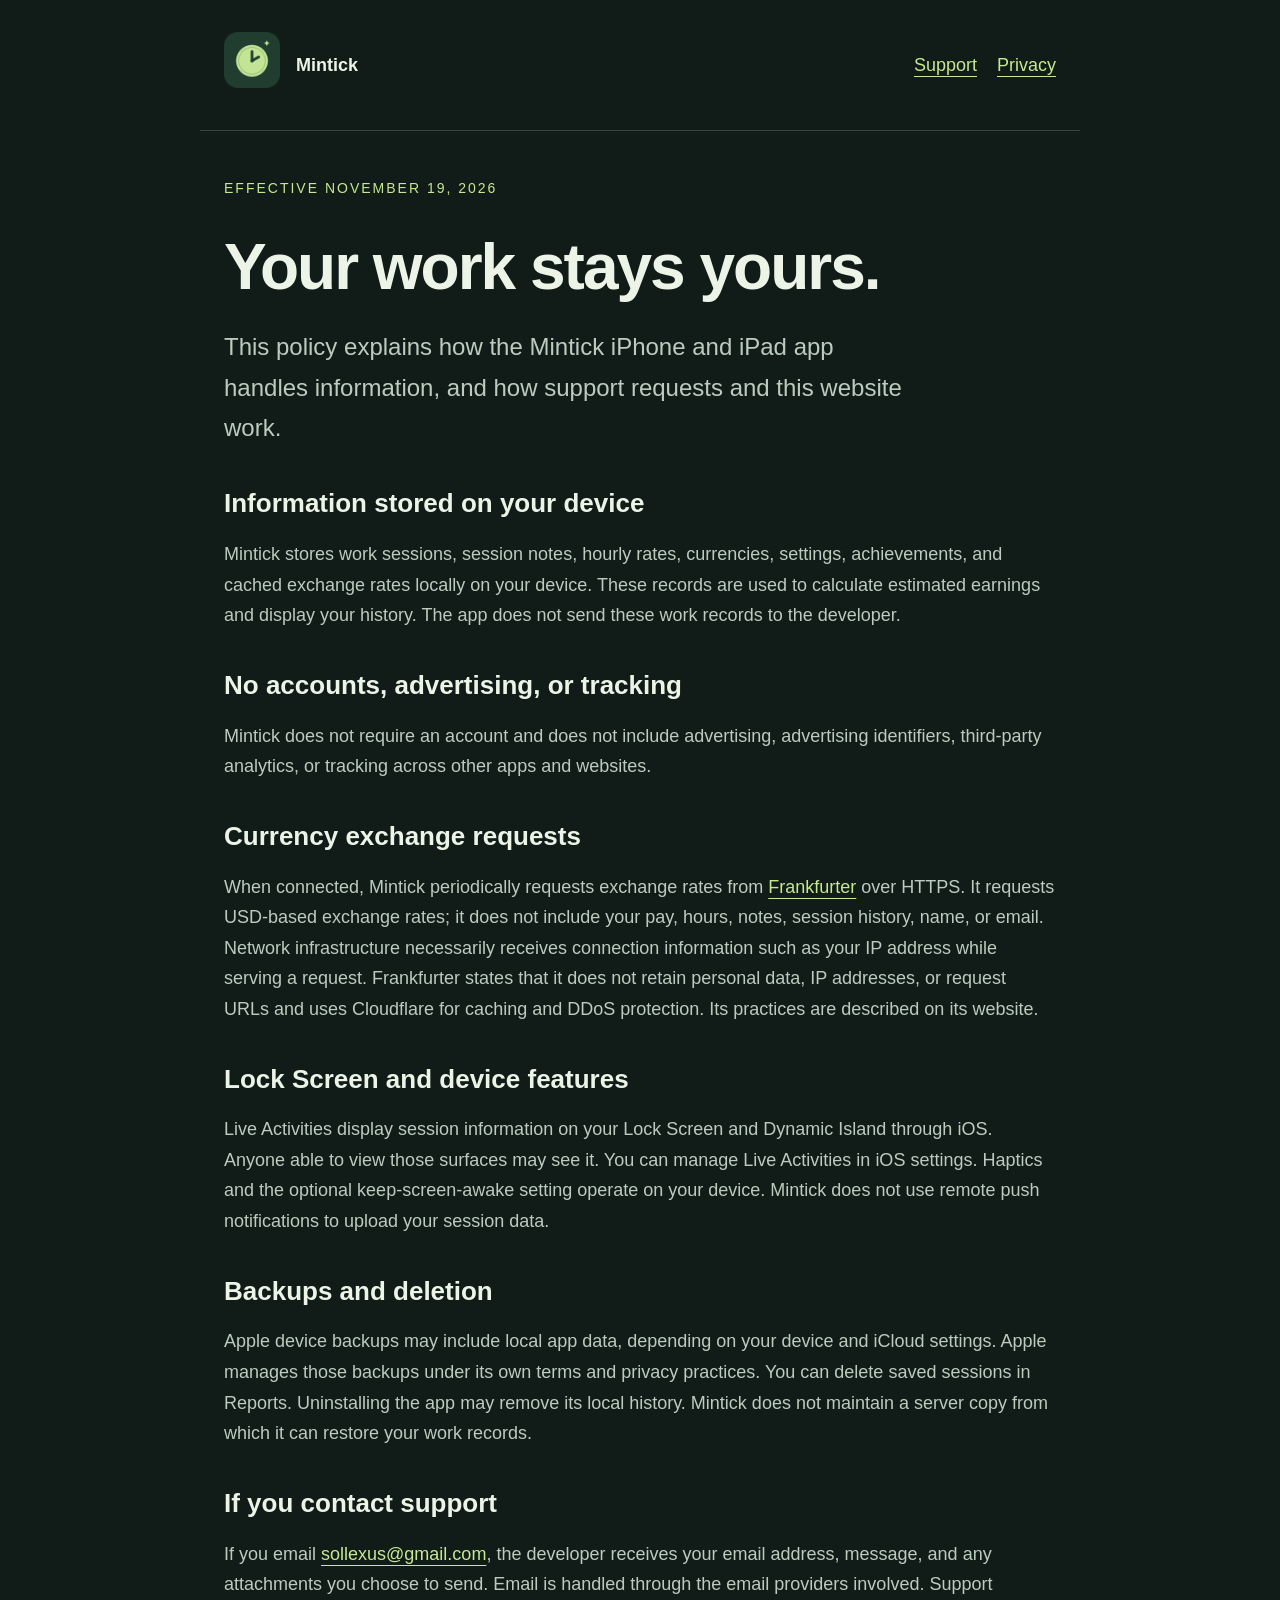
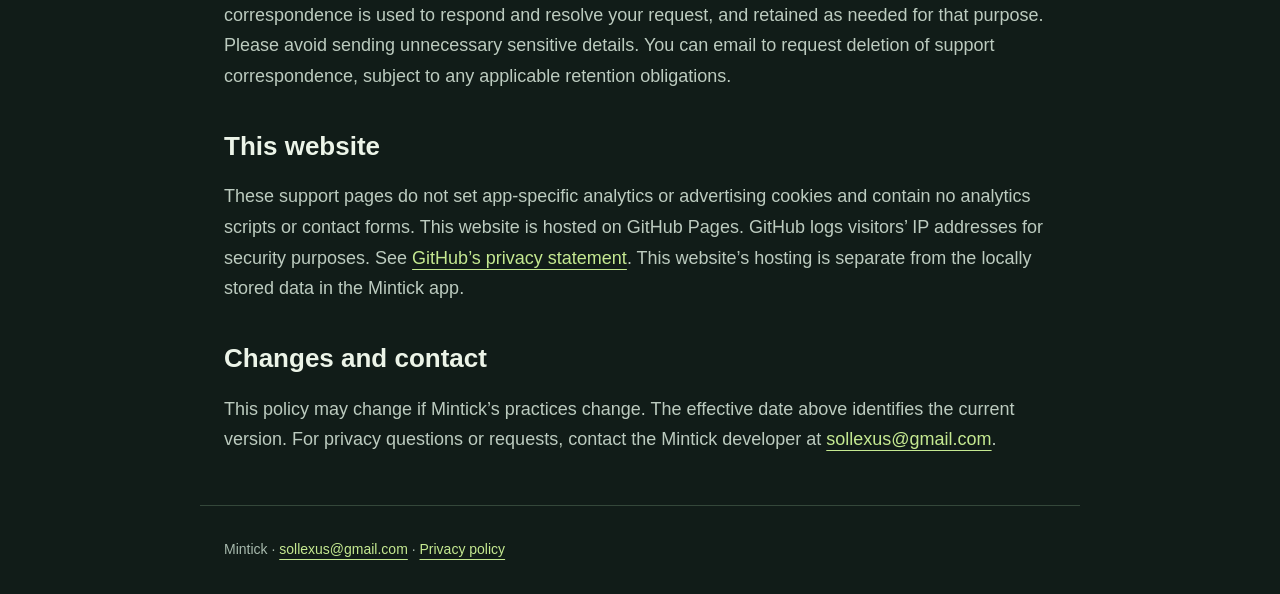
==== privacy/index.html @ e5021bbe "Publish Mintick support and privacy pages" ====
<!doctype html><html lang="en"><head><meta charset="utf-8"><meta name="viewport" content="width=device-width,initial-scale=1"><meta name="description" content="Mintick earnings timer — support and privacy information."><title>Privacy policy · Mintick</title><link rel="icon" href="../icon.png"><link rel="stylesheet" href="../style.css"></head><body><header><a href="../" aria-label="Mintick home"><img src="../icon.png" alt=""></a><strong>Mintick</strong><nav aria-label="Main navigation"><a href="../support/">Support</a><a href="../privacy/">Privacy</a></nav></header><main><p class="tag">Effective November 19, 2026</p><h1>Your work stays yours.</h1><p class="lead">This policy explains how the Mintick iPhone and iPad app handles information, and how support requests and this website work.</p><h2>Information stored on your device</h2><p>Mintick stores work sessions, session notes, hourly rates, currencies, settings, achievements, and cached exchange rates locally on your device. These records are used to calculate estimated earnings and display your history. The app does not send these work records to the developer.</p><h2>No accounts, advertising, or tracking</h2><p>Mintick does not require an account and does not include advertising, advertising identifiers, third-party analytics, or tracking across other apps and websites.</p><h2>Currency exchange requests</h2><p>When connected, Mintick periodically requests exchange rates from <a href="https://frankfurter.dev/">Frankfurter</a> over HTTPS. It requests USD-based exchange rates; it does not include your pay, hours, notes, session history, name, or email. Network infrastructure necessarily receives connection information such as your IP address while serving a request. Frankfurter states that it does not retain personal data, IP addresses, or request URLs and uses Cloudflare for caching and DDoS protection. Its practices are described on its website.</p><h2>Lock Screen and device features</h2><p>Live Activities display session information on your Lock Screen and Dynamic Island through iOS. Anyone able to view those surfaces may see it. You can manage Live Activities in iOS settings. Haptics and the optional keep-screen-awake setting operate on your device. Mintick does not use remote push notifications to upload your session data.</p><h2>Backups and deletion</h2><p>Apple device backups may include local app data, depending on your device and iCloud settings. Apple manages those backups under its own terms and privacy practices. You can delete saved sessions in Reports. Uninstalling the app may remove its local history. Mintick does not maintain a server copy from which it can restore your work records.</p><h2>If you contact support</h2><p>If you email <a href="mailto:sollexus@gmail.com">sollexus@gmail.com</a>, the developer receives your email address, message, and any attachments you choose to send. Email is handled through the email providers involved. Support correspondence is used to respond and resolve your request, and retained as needed for that purpose. Please avoid sending unnecessary sensitive details. You can email to request deletion of support correspondence, subject to any applicable retention obligations.</p><h2>This website</h2><p>These support pages do not set app-specific analytics or advertising cookies and contain no analytics scripts or contact forms. This website is hosted on GitHub Pages. GitHub logs visitors’ IP addresses for security purposes. See <a href="https://docs.github.com/en/site-policy/privacy-policies/github-general-privacy-statement">GitHub’s privacy statement</a>. This website’s hosting is separate from the locally stored data in the Mintick app.</p><h2>Changes and contact</h2><p>This policy may change if Mintick’s practices change. The effective date above identifies the current version. For privacy questions or requests, contact the Mintick developer at <a href="mailto:sollexus@gmail.com">sollexus@gmail.com</a>.</p></main><footer>Mintick · <a href="mailto:sollexus@gmail.com">sollexus@gmail.com</a> · <a href="../privacy/">Privacy policy</a></footer></body></html>
---- style.css ----
*{box-sizing:border-box}body{margin:0;background:#111c18;color:#ecf4e8;font:18px/1.7 -apple-system,BlinkMacSystemFont,"Segoe UI",sans-serif}a{color:#c5e991;text-underline-offset:5px}header,main,footer{max-width:880px;margin:auto;padding:32px 24px}header{display:flex;align-items:center;gap:16px;border-bottom:1px solid #34473a}header img{width:56px;height:56px;border-radius:14px}nav{margin-left:auto;display:flex;gap:20px}h1{font-size:clamp(36px,7vw,64px);line-height:1.1;letter-spacing:-2px;margin:32px 0 24px}h2{font-size:26px;line-height:1.3;margin:38px 0 12px}p,li{color:#bccbbf}strong{color:#ecf4e8}.lead{font-size:24px;max-width:680px}.tag{font-size:14px;text-transform:uppercase;letter-spacing:2px;color:#c5e991}.panel{background:#1c2b24;border:1px solid #34473a;border-radius:24px;padding:28px;margin:28px 0}footer{font-size:14px;border-top:1px solid #34473a;color:#a7b9ad}summary{font-weight:600;cursor:pointer;padding:12px 0}details{border-bottom:1px solid #34473a;padding:10px 0}.button{display:inline-block;background:#c5e991;color:#203d30;padding:12px 22px;border-radius:12px;text-decoration:none;font-weight:650}@media(max-width:500px){nav{gap:12px;font-size:15px}header{gap:10px}header img{width:40px;height:40px}.panel{padding:20px}}
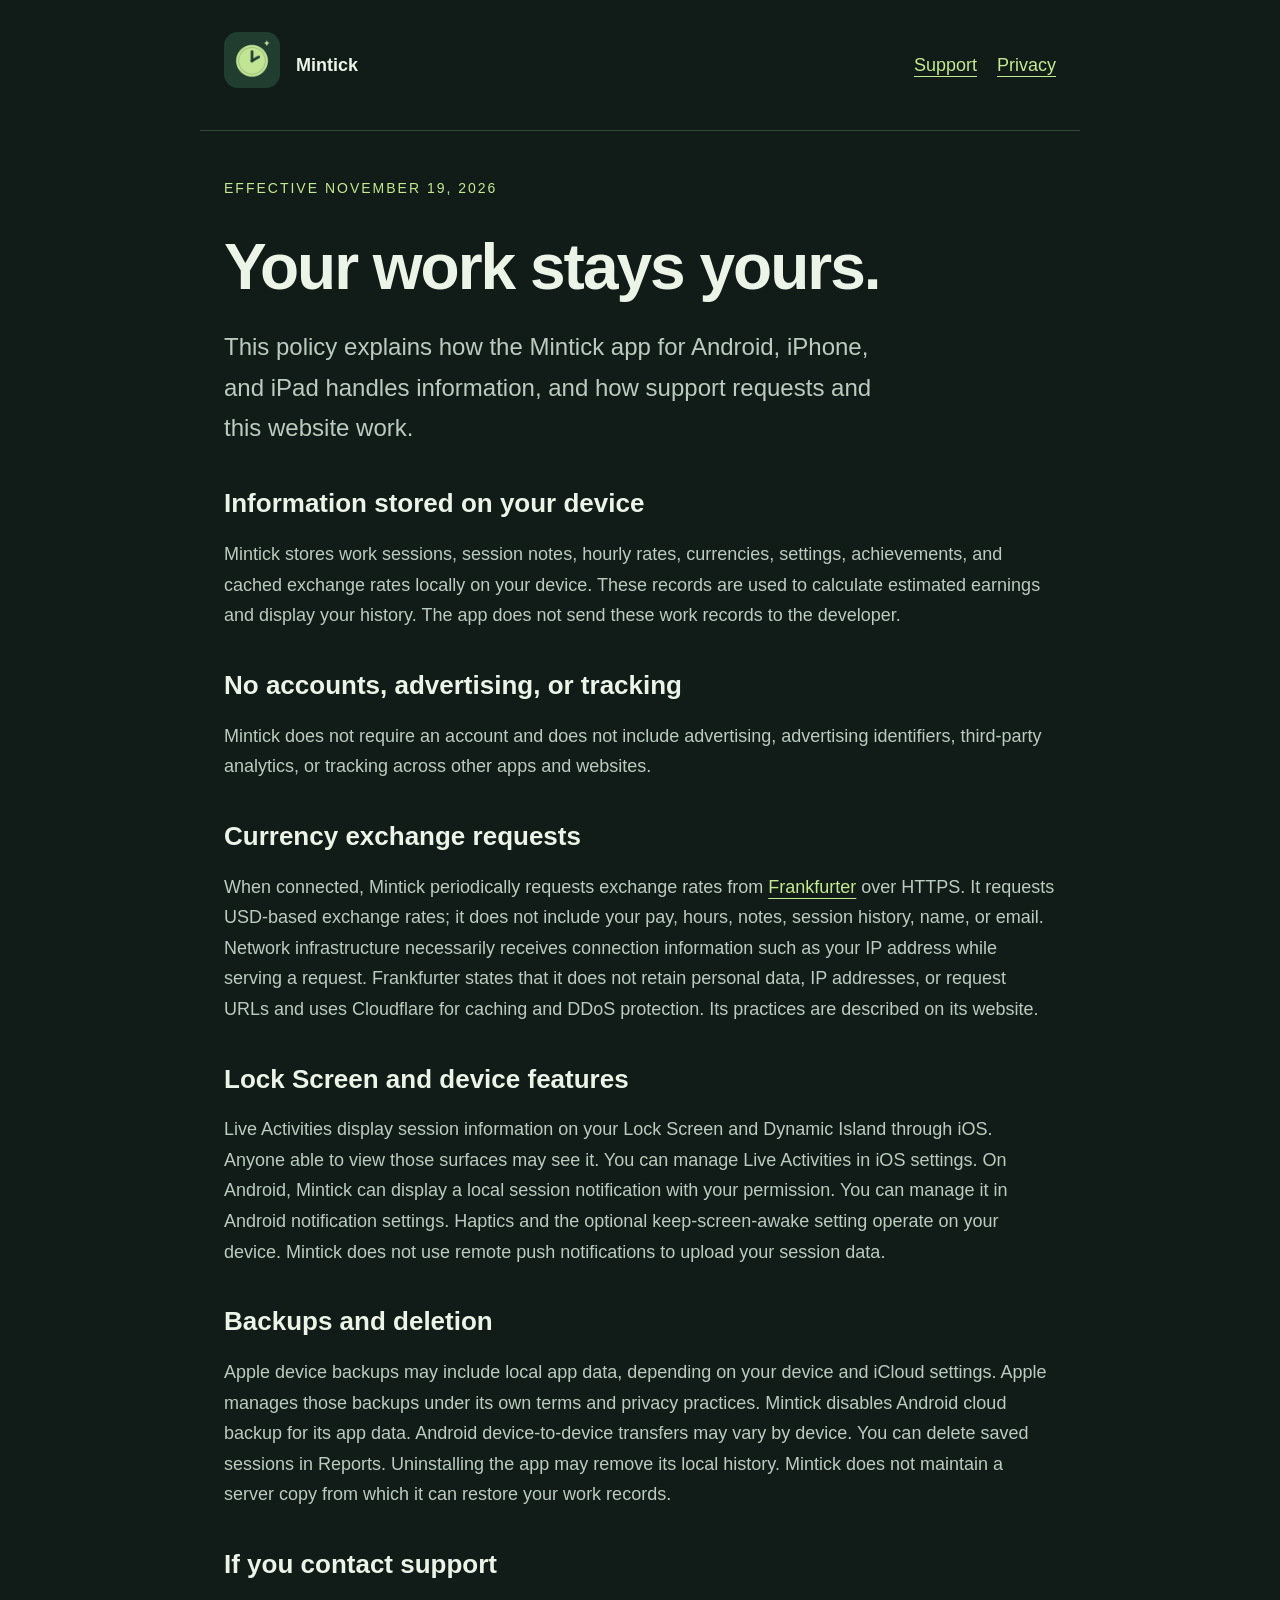
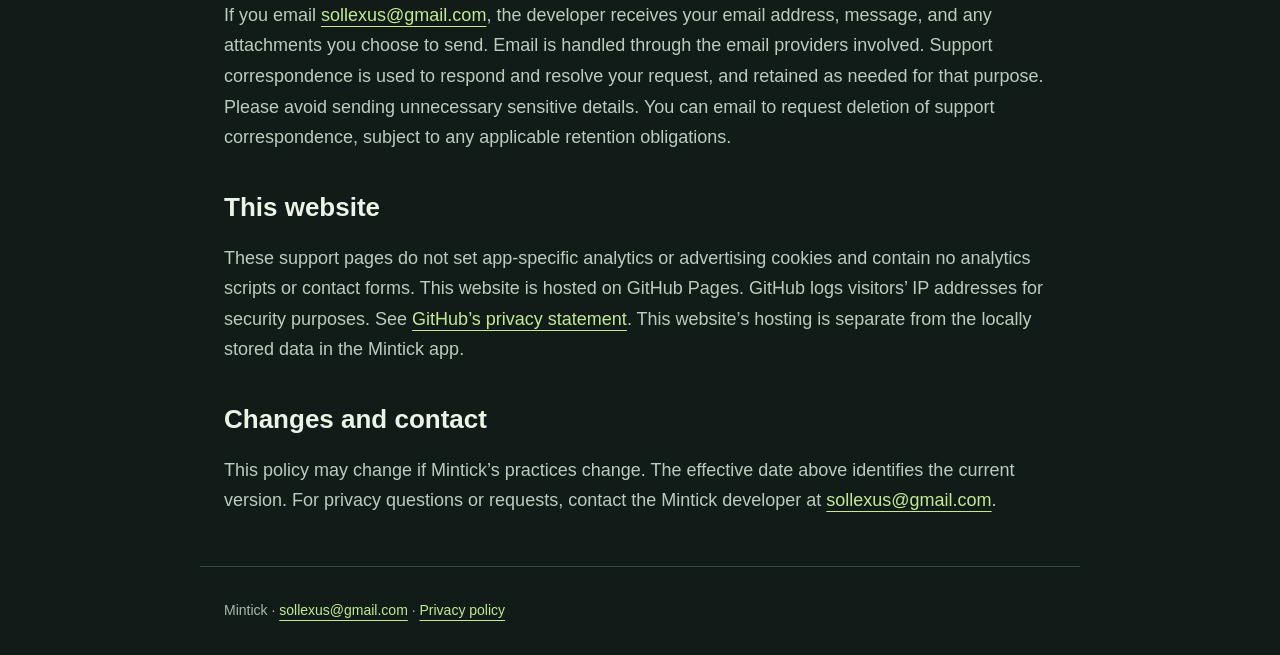
==== commit 15718a81: "Cover Android in Mintick privacy policy" ====
--- a/privacy/index.html
+++ b/privacy/index.html
@@ -1 +1 @@
-<!doctype html><html lang="en"><head><meta charset="utf-8"><meta name="viewport" content="width=device-width,initial-scale=1"><meta name="description" content="Mintick earnings timer — support and privacy information."><title>Privacy policy · Mintick</title><link rel="icon" href="../icon.png"><link rel="stylesheet" href="../style.css"></head><body><header><a href="../" aria-label="Mintick home"><img src="../icon.png" alt=""></a><strong>Mintick</strong><nav aria-label="Main navigation"><a href="../support/">Support</a><a href="../privacy/">Privacy</a></nav></header><main><p class="tag">Effective November 19, 2026</p><h1>Your work stays yours.</h1><p class="lead">This policy explains how the Mintick iPhone and iPad app handles information, and how support requests and this website work.</p><h2>Information stored on your device</h2><p>Mintick stores work sessions, session notes, hourly rates, currencies, settings, achievements, and cached exchange rates locally on your device. These records are used to calculate estimated earnings and display your history. The app does not send these work records to the developer.</p><h2>No accounts, advertising, or tracking</h2><p>Mintick does not require an account and does not include advertising, advertising identifiers, third-party analytics, or tracking across other apps and websites.</p><h2>Currency exchange requests</h2><p>When connected, Mintick periodically requests exchange rates from <a href="https://frankfurter.dev/">Frankfurter</a> over HTTPS. It requests USD-based exchange rates; it does not include your pay, hours, notes, session history, name, or email. Network infrastructure necessarily receives connection information such as your IP address while serving a request. Frankfurter states that it does not retain personal data, IP addresses, or request URLs and uses Cloudflare for caching and DDoS protection. Its practices are described on its website.</p><h2>Lock Screen and device features</h2><p>Live Activities display session information on your Lock Screen and Dynamic Island through iOS. Anyone able to view those surfaces may see it. You can manage Live Activities in iOS settings. Haptics and the optional keep-screen-awake setting operate on your device. Mintick does not use remote push notifications to upload your session data.</p><h2>Backups and deletion</h2><p>Apple device backups may include local app data, depending on your device and iCloud settings. Apple manages those backups under its own terms and privacy practices. You can delete saved sessions in Reports. Uninstalling the app may remove its local history. Mintick does not maintain a server copy from which it can restore your work records.</p><h2>If you contact support</h2><p>If you email <a href="mailto:sollexus@gmail.com">sollexus@gmail.com</a>, the developer receives your email address, message, and any attachments you choose to send. Email is handled through the email providers involved. Support correspondence is used to respond and resolve your request, and retained as needed for that purpose. Please avoid sending unnecessary sensitive details. You can email to request deletion of support correspondence, subject to any applicable retention obligations.</p><h2>This website</h2><p>These support pages do not set app-specific analytics or advertising cookies and contain no analytics scripts or contact forms. This website is hosted on GitHub Pages. GitHub logs visitors’ IP addresses for security purposes. See <a href="https://docs.github.com/en/site-policy/privacy-policies/github-general-privacy-statement">GitHub’s privacy statement</a>. This website’s hosting is separate from the locally stored data in the Mintick app.</p><h2>Changes and contact</h2><p>This policy may change if Mintick’s practices change. The effective date above identifies the current version. For privacy questions or requests, contact the Mintick developer at <a href="mailto:sollexus@gmail.com">sollexus@gmail.com</a>.</p></main><footer>Mintick · <a href="mailto:sollexus@gmail.com">sollexus@gmail.com</a> · <a href="../privacy/">Privacy policy</a></footer></body></html>+<!doctype html><html lang="en"><head><meta charset="utf-8"><meta name="viewport" content="width=device-width,initial-scale=1"><meta name="description" content="Mintick earnings timer — support and privacy information."><title>Privacy policy · Mintick</title><link rel="icon" href="../icon.png"><link rel="stylesheet" href="../style.css"></head><body><header><a href="../" aria-label="Mintick home"><img src="../icon.png" alt=""></a><strong>Mintick</strong><nav aria-label="Main navigation"><a href="../support/">Support</a><a href="../privacy/">Privacy</a></nav></header><main><p class="tag">Effective November 19, 2026</p><h1>Your work stays yours.</h1><p class="lead">This policy explains how the Mintick app for Android, iPhone, and iPad handles information, and how support requests and this website work.</p><h2>Information stored on your device</h2><p>Mintick stores work sessions, session notes, hourly rates, currencies, settings, achievements, and cached exchange rates locally on your device. These records are used to calculate estimated earnings and display your history. The app does not send these work records to the developer.</p><h2>No accounts, advertising, or tracking</h2><p>Mintick does not require an account and does not include advertising, advertising identifiers, third-party analytics, or tracking across other apps and websites.</p><h2>Currency exchange requests</h2><p>When connected, Mintick periodically requests exchange rates from <a href="https://frankfurter.dev/">Frankfurter</a> over HTTPS. It requests USD-based exchange rates; it does not include your pay, hours, notes, session history, name, or email. Network infrastructure necessarily receives connection information such as your IP address while serving a request. Frankfurter states that it does not retain personal data, IP addresses, or request URLs and uses Cloudflare for caching and DDoS protection. Its practices are described on its website.</p><h2>Lock Screen and device features</h2><p>Live Activities display session information on your Lock Screen and Dynamic Island through iOS. Anyone able to view those surfaces may see it. You can manage Live Activities in iOS settings. On Android, Mintick can display a local session notification with your permission. You can manage it in Android notification settings. Haptics and the optional keep-screen-awake setting operate on your device. Mintick does not use remote push notifications to upload your session data.</p><h2>Backups and deletion</h2><p>Apple device backups may include local app data, depending on your device and iCloud settings. Apple manages those backups under its own terms and privacy practices. Mintick disables Android cloud backup for its app data. Android device-to-device transfers may vary by device. You can delete saved sessions in Reports. Uninstalling the app may remove its local history. Mintick does not maintain a server copy from which it can restore your work records.</p><h2>If you contact support</h2><p>If you email <a href="mailto:sollexus@gmail.com">sollexus@gmail.com</a>, the developer receives your email address, message, and any attachments you choose to send. Email is handled through the email providers involved. Support correspondence is used to respond and resolve your request, and retained as needed for that purpose. Please avoid sending unnecessary sensitive details. You can email to request deletion of support correspondence, subject to any applicable retention obligations.</p><h2>This website</h2><p>These support pages do not set app-specific analytics or advertising cookies and contain no analytics scripts or contact forms. This website is hosted on GitHub Pages. GitHub logs visitors’ IP addresses for security purposes. See <a href="https://docs.github.com/en/site-policy/privacy-policies/github-general-privacy-statement">GitHub’s privacy statement</a>. This website’s hosting is separate from the locally stored data in the Mintick app.</p><h2>Changes and contact</h2><p>This policy may change if Mintick’s practices change. The effective date above identifies the current version. For privacy questions or requests, contact the Mintick developer at <a href="mailto:sollexus@gmail.com">sollexus@gmail.com</a>.</p></main><footer>Mintick · <a href="mailto:sollexus@gmail.com">sollexus@gmail.com</a> · <a href="../privacy/">Privacy policy</a></footer></body></html>
